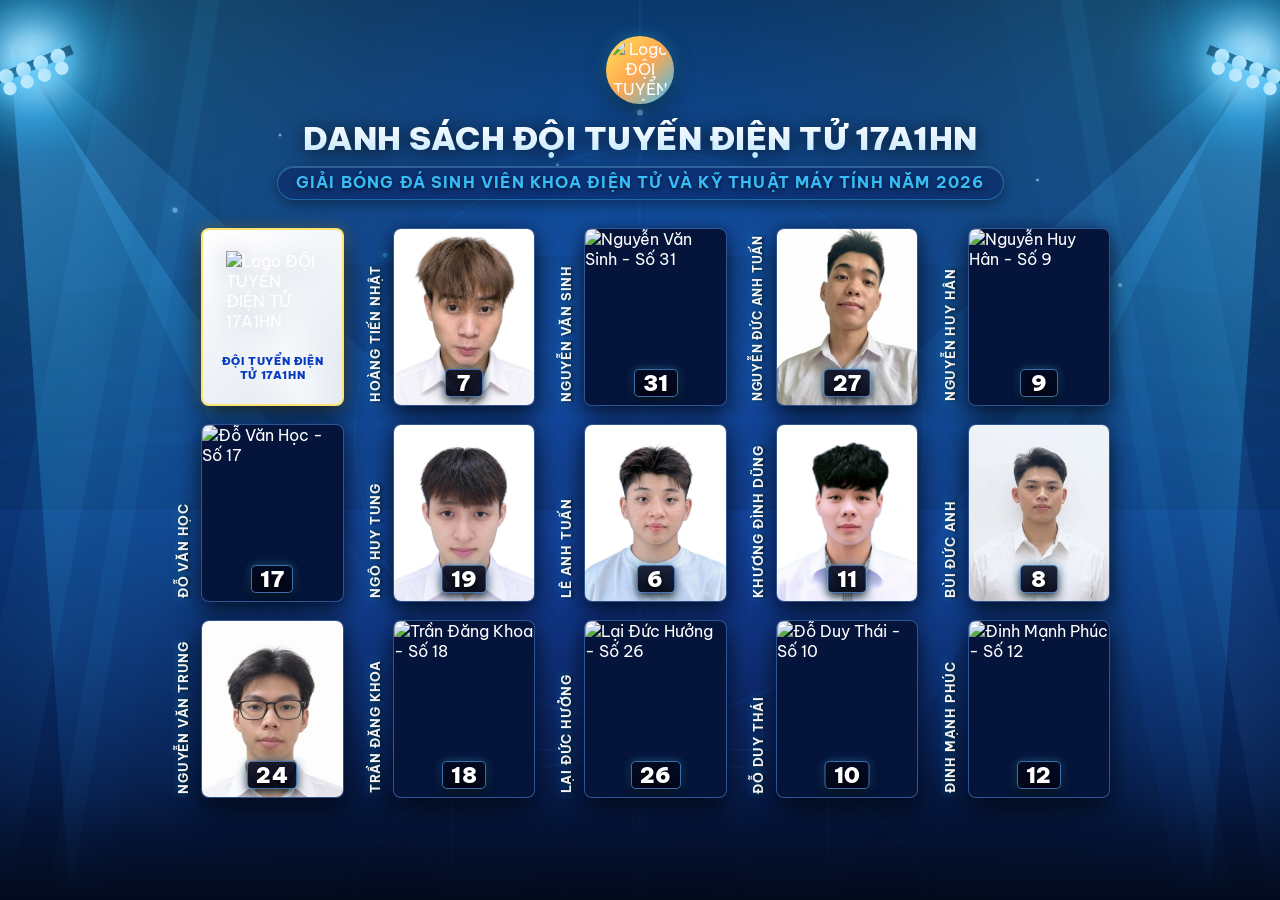
==== index.html @ a1774da7 "feat: initial commit for 17A1HN football team poster" ====
<!DOCTYPE html>
<html lang="vi">
<head>
  <meta charset="UTF-8">
  <meta name="viewport" content="width=device-width, initial-scale=1.0">
  <meta name="description" content="Danh sách Đội tuyển Điện tử 17A1HN - Giới thiệu thành viên, ban huấn luyện và cầu thủ thi đấu năm 2026.">
  <meta name="theme-color" content="#0A3CC0">
  
  <title>Danh sách Đội tuyển Điện tử 17A1HN</title>

  <!-- Google Fonts: Be Vietnam Pro (Hỗ trợ chuẩn tiếng Việt) -->
  <link rel="preconnect" href="https://fonts.googleapis.com">
  <link rel="preconnect" href="https://fonts.gstatic.com" crossorigin>
  <link href="https://fonts.googleapis.com/css2?family=Be+Vietnam+Pro:wght@400;500;600;700;800;900&display=swap" rel="stylesheet">

  <!-- File CSS tùy biến chính của poster -->
  <link rel="stylesheet" href="css/style.css">
</head>
<body>

  <!-- Khung nội dung poster chính (giới hạn ~980px, căn giữa) -->
  <div class="poster-container">
    
    <!-- 1. ĐẦU TRANG: Logo tròn nhỏ + Tiêu đề + Phụ đề giải đấu -->
    <header class="poster-header" id="poster-header">
      <noscript>
        <!-- Fallback cho trình duyệt tắt JavaScript -->
        <h1 class="poster-title">Danh sách Đội tuyển Điện tử 17A1HN</h1>
        <p class="poster-subtitle">Mùa giải năm 2026</p>
      </noscript>
    </header>

    <!-- 2. THÂN TRANG: Lưới 5 cột hiển thị logo đội + ban huấn luyện + cầu thủ -->
    <main class="poster-main">
      <ul class="team-grid" id="team-grid" aria-label="Danh sách ban huấn luyện và cầu thủ">
        <!-- Nội dung các thẻ ảnh sẽ được render tự động từ js/players.js -->
      </ul>

      <!-- 3. HÀNG THÔNG TIN SỰ KIỆN: Thời gian bên trái - Địa điểm bên phải -->
      <section class="event-info reveal-item" id="event-info" aria-label="Thông tin thời gian và địa điểm thi đấu">
        <!-- Render tự động bởi JS -->
      </section>
    </main>

  </div>

  <!-- 4. CHÂN TRANG: Dải trắng toàn chiều rộng chứa logo các nhà tài trợ -->
  <footer class="sponsors-footer" id="sponsors-footer" aria-label="Nhà tài trợ và đơn vị đồng hành">
    <div class="sponsors-inner">
      <!-- Logo nhà tài trợ render tự động bởi JS -->
    </div>
  </footer>

  <!-- Dữ liệu đội tuyển và cầu thủ (dạng biến JS, chạy tốt khi mở file://) -->
  <script src="js/players.js"></script>

  <!-- Script render giao diện và xử lý hiệu ứng -->
  <script src="js/main.js"></script>
</body>
</html>
---- css/style.css ----
/**
 * ==============================================================================
 * STYLE CHO POSTER ĐỘI BÓNG ĐÁ ĐIỆN TỬ 17A1HN
 * ==============================================================================
 * Phiên bản: Giao diện Thể thao Bóng đá Đỉnh cao (Football Matchday Edition)
 * - Nền SVĐ bóng đá đêm rực sáng dàn đèn pha (Stadium Floodlights) & sương đêm
 * - Các vệt chém thể thao sắc nét, vạch sân bóng mờ ảo
 * - Thẻ cầu thủ phong cách EA FC / Nike Football với viền sáng thể thao
 * - Badge số áo bóng đá nổi bật trên mọi màu áo
 * - Tên xoay dọc góc cạnh nam tính, tự động fit khung
 * - Dải nhà tài trợ đáy trang trọng, sắc sảo
 * ==============================================================================
 */

/* -------------------------------------------------------------------------- */
/* 1. BIẾN TOÀN CỤC (CSS VARIABLES)                                           */
/* -------------------------------------------------------------------------- */
:root {
  /* Bảng màu SVĐ bóng đá ban đêm (Football Stadium Colors) */
  --stadium-dark: #020716;          /* Nền bóng đêm sâu thẳm */
  --stadium-blue-deep: #05153B;     /* Xanh navy khán đài đêm */
  --stadium-blue-mid: #0B2564;      /* Xanh thể thao trung tâm */
  --stadium-cyan: #38BDF8;          /* Xanh cyan đèn pha rực sáng */
  --stadium-cyan-glow: #0284C7;     /* Ánh sáng hào quang sân cỏ */
  --stadium-gold: #FFE259;          /* Vàng kim cúp vô địch */

  --text-primary: #FFFFFF;          /* Chữ chính: Trắng tuyết */
  --text-secondary: #BAE6FD;        /* Chữ phụ: Xanh băng tuyết */
  --text-muted: rgba(186, 230, 253, 0.7); /* Chữ chú thích */

  --logo-box-bg: #FFFFFF;           /* Nền ô logo đội */
  --footer-bg: #FFFFFF;             /* Nền dải nhà tài trợ ở đáy */
  --footer-text: #0F172A;           /* Màu chữ chân trang */

  --jersey-player: #FFFFFF;         /* Màu áo đấu cầu thủ */
  --jersey-staff: #1E50C8;          /* Màu áo ban huấn luyện */

  /* Hiệu ứng viền & bóng đổ thể thao chuyên nghiệp (Pro Sports FX) */
  --card-border: rgba(96, 165, 250, 0.45);
  --card-border-hover: #38BDF8;
  --card-shadow: 0 10px 26px rgba(0, 0, 0, 0.65), 0 0 12px rgba(11, 37, 100, 0.4);
  --card-glow-hover: 0 16px 36px rgba(0, 0, 0, 0.75), 0 0 24px rgba(56, 189, 248, 0.7);

  /* Font chữ & kích thước */
  --font-family: 'Be Vietnam Pro', -apple-system, BlinkMacSystemFont, 'Segoe UI', Roboto, sans-serif;
  --font-size-title: clamp(22px, 3.4vw, 32px);
  --font-size-subtitle: clamp(13px, 1.8vw, 16px);
  --font-size-name: 13px;
  --font-size-number: clamp(18px, 2.2vw, 22px);
  --font-size-event: 14px;
  --font-size-role: 11px;

  /* Bố cục & khoảng cách */
  --container-max-width: 980px;     /* Chiều rộng tối đa poster */
  --grid-columns: 5;                /* Số cột mặc định desktop */
  --grid-gap: 18px;                 /* Khoảng cách giữa các ô */
  --card-radius: 8px;               /* Bo góc thẻ thể thao */
  --name-col-width: 18%;            /* Bề rộng cột tên */
}

/* -------------------------------------------------------------------------- */
/* 2. NỀN SÂN VẬN ĐỘNG BÓNG ĐÁ ĐỈNH CAO (STADIUM MATCHDAY BACKGROUND)         */
/* -------------------------------------------------------------------------- */
*, *::before, *::after {
  box-sizing: border-box;
  margin: 0;
  padding: 0;
}

html {
  font-family: var(--font-family);
  background-color: var(--stadium-dark);
  scroll-behavior: smooth;
  -webkit-font-smoothing: antialiased;
  -moz-osx-font-smoothing: grayscale;
}

body {
  min-height: 100vh;
  display: flex;
  flex-direction: column;
  color: var(--text-primary);
  overflow-x: hidden;
  position: relative;
  
  /* Lớp nền phối hợp giữa Dàn Đèn Pha SVG + Quầng sáng động CSS */
  background-color: var(--stadium-dark);
  background-image: 
    /* Ánh đèn pha rọi mạnh từ góc trên trái */
    radial-gradient(circle at 10% 5%, rgba(56, 189, 248, 0.38) 0%, rgba(14, 165, 233, 0.15) 30%, transparent 55%),
    /* Ánh đèn pha rọi mạnh từ góc trên phải */
    radial-gradient(circle at 90% 5%, rgba(56, 189, 248, 0.38) 0%, rgba(14, 165, 233, 0.15) 30%, transparent 55%),
    /* Vầng sáng rọi giữa đội hình trung tâm */
    radial-gradient(ellipse at 50% 30%, rgba(37, 99, 235, 0.32) 0%, transparent 65%),
    /* File SVG dàn đèn, khán đài, vạch sân bóng đá và vệt chém thể thao */
    url('../assets/stadium-bg.svg');
  background-repeat: no-repeat;
  background-position: center top;
  background-size: cover;
  background-attachment: fixed;
}

/* Khung poster chính */
.poster-container {
  width: 100%;
  max-width: var(--container-max-width);
  margin: 0 auto;
  padding: 36px 20px 24px;
  flex: 1 0 auto;
  display: flex;
  flex-direction: column;
  position: relative;
  z-index: 2;
}

/* -------------------------------------------------------------------------- */
/* 3. ĐẦU TRANG: TIÊU ĐỀ & HUY HIỆU ĐỘI (HEADER)                             */
/* -------------------------------------------------------------------------- */
.poster-header {
  text-align: center;
  margin-bottom: 28px;
  display: flex;
  flex-direction: column;
  align-items: center;
}

/* Logo tròn có vòng hào quang vàng kim */
.header-logo-wrapper {
  width: 68px;
  height: 68px;
  margin-bottom: 14px;
  border-radius: 50%;
  padding: 3px;
  background: linear-gradient(135deg, #FFE259 0%, #FFA751 50%, #38BDF8 100%);
  box-shadow: 0 6px 20px rgba(0, 0, 0, 0.6), 0 0 16px rgba(56, 189, 248, 0.5);
  display: flex;
  align-items: center;
  justify-content: center;
  transition: transform 0.35s cubic-bezier(0.2, 0, 0.2, 1), box-shadow 0.35s ease;
}

.header-logo-wrapper:hover {
  transform: scale(1.1) rotate(5deg);
  box-shadow: 0 8px 26px rgba(0, 0, 0, 0.7), 0 0 24px rgba(255, 226, 89, 0.75);
}

.header-logo-img {
  width: 100%;
  height: 100%;
  border-radius: 50%;
  display: block;
}

/* Dòng 1: Tiêu đề thể thao mạ ánh bạc metallic */
.poster-title {
  font-size: var(--font-size-title);
  font-weight: 900;
  line-height: 1.25;
  letter-spacing: 0.5px;
  margin-bottom: 8px;
  text-transform: uppercase;
  background: linear-gradient(180deg, #FFFFFF 0%, #E0F2FE 55%, #BAE6FD 100%);
  -webkit-background-clip: text;
  -webkit-text-fill-color: transparent;
  filter: drop-shadow(0 3px 10px rgba(0, 0, 0, 0.8));
}

/* Dòng 2: Phụ đề dạng huy hiệu giải đấu (Matchday tournament tag) */
.poster-subtitle {
  display: inline-flex;
  align-items: center;
  gap: 8px;
  font-size: var(--font-size-subtitle);
  font-weight: 700;
  color: var(--stadium-cyan);
  line-height: 1.35;
  letter-spacing: 1.2px;
  text-transform: uppercase;
  padding: 5px 18px;
  background: rgba(11, 37, 100, 0.6);
  border: 1px solid rgba(56, 189, 248, 0.4);
  border-radius: 20px;
  backdrop-filter: blur(8px);
  box-shadow: 0 4px 14px rgba(0, 0, 0, 0.4), inset 0 1px 0 rgba(255, 255, 255, 0.2);
  text-shadow: 0 2px 4px rgba(0, 0, 0, 0.6);
}

/* -------------------------------------------------------------------------- */
/* 4. LƯỚI THÀNH VIÊN ĐỘI BÓNG (FOOTBALL SQUAD GRID)                           */
/* -------------------------------------------------------------------------- */
.team-grid {
  display: grid;
  grid-template-columns: repeat(var(--grid-columns), 1fr);
  gap: var(--grid-gap);
  list-style: none;
  padding: 0;
  margin: 0 0 24px 0;
  width: 100%;
}

/* Ô đầu tiên: Thẻ Logo Đội Vô Địch (Team Crest Card) */
.team-logo-card {
  display: flex;
  flex-direction: row;
  align-items: stretch;
}

.logo-spacer {
  width: var(--name-col-width);
  flex-shrink: 0;
}

.logo-box-inner {
  flex: 1;
  background: linear-gradient(145deg, #FFFFFF 0%, #F1F5F9 45%, #E2E8F0 100%);
  border-radius: var(--card-radius);
  aspect-ratio: 4 / 5;
  display: flex;
  flex-direction: column;
  align-items: center;
  justify-content: center;
  padding: 16px 12px;
  box-shadow: var(--card-shadow), 0 0 14px rgba(255, 226, 89, 0.35);
  border: 2px solid rgba(255, 226, 89, 0.85);
  transition: transform 0.35s cubic-bezier(0.2, 0, 0.2, 1), 
              box-shadow 0.35s ease,
              border-color 0.35s ease;
  position: relative;
  overflow: hidden;
}

.logo-box-inner:hover {
  transform: translateY(-6px) scale(1.03);
  box-shadow: 0 18px 36px rgba(0, 0, 0, 0.75), 0 0 24px rgba(255, 226, 89, 0.8);
  border-color: #FFE259;
}

/* Vệt sáng kim loại chạy qua thẻ logo */
.logo-box-inner::before {
  content: "";
  position: absolute;
  top: -50%;
  left: -50%;
  width: 200%;
  height: 200%;
  background: linear-gradient(45deg, transparent 40%, rgba(255, 255, 255, 0.6) 50%, transparent 60%);
  pointer-events: none;
  transform: rotate(25deg);
}

.big-team-logo {
  width: 82%;
  max-width: 120px;
  height: auto;
  aspect-ratio: 1 / 1;
  display: block;
  z-index: 1;
  filter: drop-shadow(0 4px 12px rgba(10, 30, 90, 0.3));
}

.logo-box-caption {
  margin-top: 10px;
  font-size: 11px;
  font-weight: 900;
  color: #0A3CC0;
  text-align: center;
  letter-spacing: 0.6px;
  text-transform: uppercase;
  z-index: 1;
}

/* -------------------------------------------------------------------------- */
/* 5. THẺ CẦU THỦ & BAN HUẤN LUYỆN (PRO FOOTBALL SQUAD CARD)                  */
/* -------------------------------------------------------------------------- */
.person-card {
  display: flex;
  flex-direction: row;
  align-items: stretch;
  position: relative;
}

/* Cột tên bên trái: Xoay dọc 90 độ, căn sát đáy ảnh, phong cách thể thao */
.person-name-col {
  width: var(--name-col-width);
  flex-shrink: 0;
  display: flex;
  flex-direction: column;
  justify-content: flex-end; /* Căn sát đáy ảnh */
  align-items: center;
  padding-bottom: 4px;
  padding-right: 4px;
  overflow: hidden;
}

/* Tên cầu thủ xoay dọc: Chữ hoa thể thao, nét chữ sắc nét */
.person-name {
  writing-mode: vertical-rl;
  transform: rotate(180deg);
  white-space: nowrap;
  font-size: var(--font-size-name);
  font-weight: 700;
  color: #FFFFFF;
  line-height: 1;
  letter-spacing: 0.8px;
  text-transform: uppercase;
  text-shadow: 0 2px 4px rgba(0, 0, 0, 0.9), 0 0 8px rgba(14, 165, 233, 0.7);
  display: inline-block;
  transform-origin: center center;
}

/* Khung ảnh cầu thủ: Chuẩn 4:5, viền thể thao phản quang & bóng đổ sân đấu */
.person-photo-wrapper {
  flex: 1;
  position: relative;
  aspect-ratio: 4 / 5;
  border-radius: var(--card-radius);
  overflow: hidden;
  box-shadow: var(--card-shadow);
  border: 1.5px solid var(--card-border);
  background-color: #05143A;
  transition: transform 0.35s cubic-bezier(0.2, 0, 0.2, 1),
              box-shadow 0.35s ease,
              border-color 0.35s ease;
}

/* Hiệu ứng rê chuột thể thao bóng đá: Phóng to, viền cyan rực sáng */
.person-card:hover .person-photo-wrapper {
  transform: translateY(-6px) scale(1.04);
  box-shadow: var(--card-glow-hover);
  border-color: var(--card-border-hover);
}

.person-img {
  width: 100%;
  height: 100%;
  object-fit: cover;
  object-position: top center;
  display: block;
}

/* SỐ ÁO BÓNG ĐÁ (MATCHDAY JERSEY NUMBER BADGE) */
/* Thiết kế dạng huy hiệu số áo thể thao chuyên nghiệp, cực kỳ nổi bật trên nền áo trắng */
.jersey-number {
  position: absolute;
  bottom: 8px;
  left: 50%;
  transform: translateX(-50%);
  display: inline-flex;
  align-items: center;
  justify-content: center;
  min-width: 38px;
  height: 28px;
  padding: 0 8px;
  background: linear-gradient(180deg, rgba(3, 10, 32, 0.88) 0%, rgba(2, 6, 23, 0.96) 100%);
  border: 1.5px solid rgba(96, 165, 250, 0.65);
  border-radius: 5px;
  color: #FFFFFF;
  font-size: var(--font-size-number);
  font-weight: 900;
  line-height: 1;
  letter-spacing: 0.5px;
  box-shadow: 0 4px 10px rgba(0, 0, 0, 0.75), 0 0 10px rgba(56, 189, 248, 0.4);
  text-shadow: 0 2px 4px rgba(0, 0, 0, 0.9);
  pointer-events: none;
  user-select: none;
  z-index: 3;
}

/* Chức danh ban huấn luyện */
.person-role {
  position: absolute;
  bottom: -18px;
  right: 0;
  width: calc(100% - var(--name-col-width));
  font-size: var(--font-size-role);
  font-weight: 700;
  color: var(--stadium-cyan);
  text-align: center;
  white-space: nowrap;
  overflow: hidden;
  text-overflow: ellipsis;
  text-transform: uppercase;
  letter-spacing: 0.5px;
}

/* -------------------------------------------------------------------------- */
/* 6. HÀNG THÔNG TIN TRẬN ĐẤU / SỰ KIỆN (MATCHDAY INFO HUD)                  */
/* -------------------------------------------------------------------------- */
.event-info {
  display: flex;
  justify-content: space-between;
  align-items: center;
  padding: 14px 20px;
  margin-top: 10px;
  font-size: var(--font-size-event);
  color: #FFFFFF;
  background: rgba(5, 18, 52, 0.75);
  border: 1px solid rgba(56, 189, 248, 0.35);
  border-radius: 8px;
  backdrop-filter: blur(10px);
  box-shadow: 0 8px 24px rgba(0, 0, 0, 0.5), inset 0 1px 0 rgba(255, 255, 255, 0.15);
  gap: 16px;
}

.event-info-item {
  display: flex;
  align-items: center;
  gap: 10px;
  font-weight: 500;
  letter-spacing: 0.3px;
}

.event-info-icon {
  width: 20px;
  height: 20px;
  fill: var(--stadium-gold);
  filter: drop-shadow(0 0 6px rgba(255, 226, 89, 0.6));
  flex-shrink: 0;
}

/* -------------------------------------------------------------------------- */
/* 7. DẢI TRẮNG TÀI TRỢ Ở ĐÁY (SPONSORS FOOTER STRIP)                         */
/* -------------------------------------------------------------------------- */
.sponsors-footer {
  width: 100%;
  background-color: var(--footer-bg);
  padding: 18px 20px;
  box-shadow: 0 -6px 20px rgba(0, 0, 0, 0.4);
  border-top: 3px solid var(--stadium-cyan);
  margin-top: auto;
  position: relative;
  z-index: 2;
}

.sponsors-inner {
  max-width: var(--container-max-width);
  margin: 0 auto;
  display: flex;
  align-items: center;
  justify-content: center;
  flex-wrap: wrap;
  gap: 32px 48px;
}

.sponsor-item {
  display: flex;
  align-items: center;
  justify-content: center;
  height: 38px;
  transition: opacity 0.25s ease, transform 0.25s ease;
}

.sponsor-item:hover {
  opacity: 0.85;
  transform: translateY(-2px);
}

.sponsor-logo {
  max-height: 36px;
  max-width: 140px;
  object-fit: contain;
  display: block;
}

/* -------------------------------------------------------------------------- */
/* 8. HIỆU ỨNG CUỘN TRANG (SCROLL REVEAL ANIMATION)                           */
/* -------------------------------------------------------------------------- */
.reveal-item {
  opacity: 0;
  transform: translateY(24px);
  transition: opacity 0.5s cubic-bezier(0.16, 1, 0.3, 1),
              transform 0.5s cubic-bezier(0.16, 1, 0.3, 1);
  transition-delay: calc(var(--delay-index, 0) * 40ms);
}

.reveal-item.is-visible {
  opacity: 1;
  transform: translateY(0);
}

@media (prefers-reduced-motion: reduce) {
  .reveal-item {
    opacity: 1 !important;
    transform: none !important;
    transition: none !important;
  }
  
  .person-card:hover .person-photo-wrapper,
  .logo-box-inner:hover,
  .header-logo-wrapper:hover,
  .sponsor-item:hover {
    transform: none !important;
  }
}

/* -------------------------------------------------------------------------- */
/* 9. THIẾT KẾ ĐÁP ỨNG ĐA THIẾT BỊ (RESPONSIVE BREAKPOINTS)                    */
/* -------------------------------------------------------------------------- */

/* Tablet ngang (768px - 1023px): 4 cột */
@media (max-width: 1023px) and (min-width: 768px) {
  :root {
    --grid-columns: 4;
    --grid-gap: 16px;
  }
  
  .poster-container {
    padding-top: 28px;
  }
}

/* Tablet dọc & Điện thoại lớn (480px - 767px): 3 cột */
@media (max-width: 767px) and (min-width: 480px) {
  :root {
    --grid-columns: 3;
    --grid-gap: 14px;
    --name-col-width: 19%;
  }

  .header-logo-wrapper {
    width: 56px;
    height: 56px;
    margin-bottom: 10px;
  }

  .event-info {
    flex-direction: column;
    align-items: center;
    gap: 8px;
    text-align: center;
  }

  .sponsors-inner {
    gap: 20px 32px;
  }
}

/* Điện thoại nhỏ (< 480px): 2 cột */
@media (max-width: 479px) {
  :root {
    --grid-columns: 2;
    --grid-gap: 12px;
    --name-col-width: 20%;
    --font-size-name: 11.5px;
  }

  .poster-container {
    padding: 20px 12px 16px;
  }

  .header-logo-wrapper {
    width: 48px;
    height: 48px;
    margin-bottom: 8px;
  }

  .poster-title {
    font-size: 20px;
  }

  .poster-subtitle {
    font-size: 12.5px;
    padding: 4px 12px;
  }

  .jersey-number {
    min-width: 32px;
    height: 24px;
    font-size: 16px;
    bottom: 6px;
  }

  .event-info {
    flex-direction: column;
    align-items: center;
    gap: 6px;
    font-size: 12.5px;
    text-align: center;
  }

  .sponsors-inner {
    gap: 16px 24px;
  }

  .sponsor-logo {
    max-height: 28px;
    max-width: 100px;
  }
}
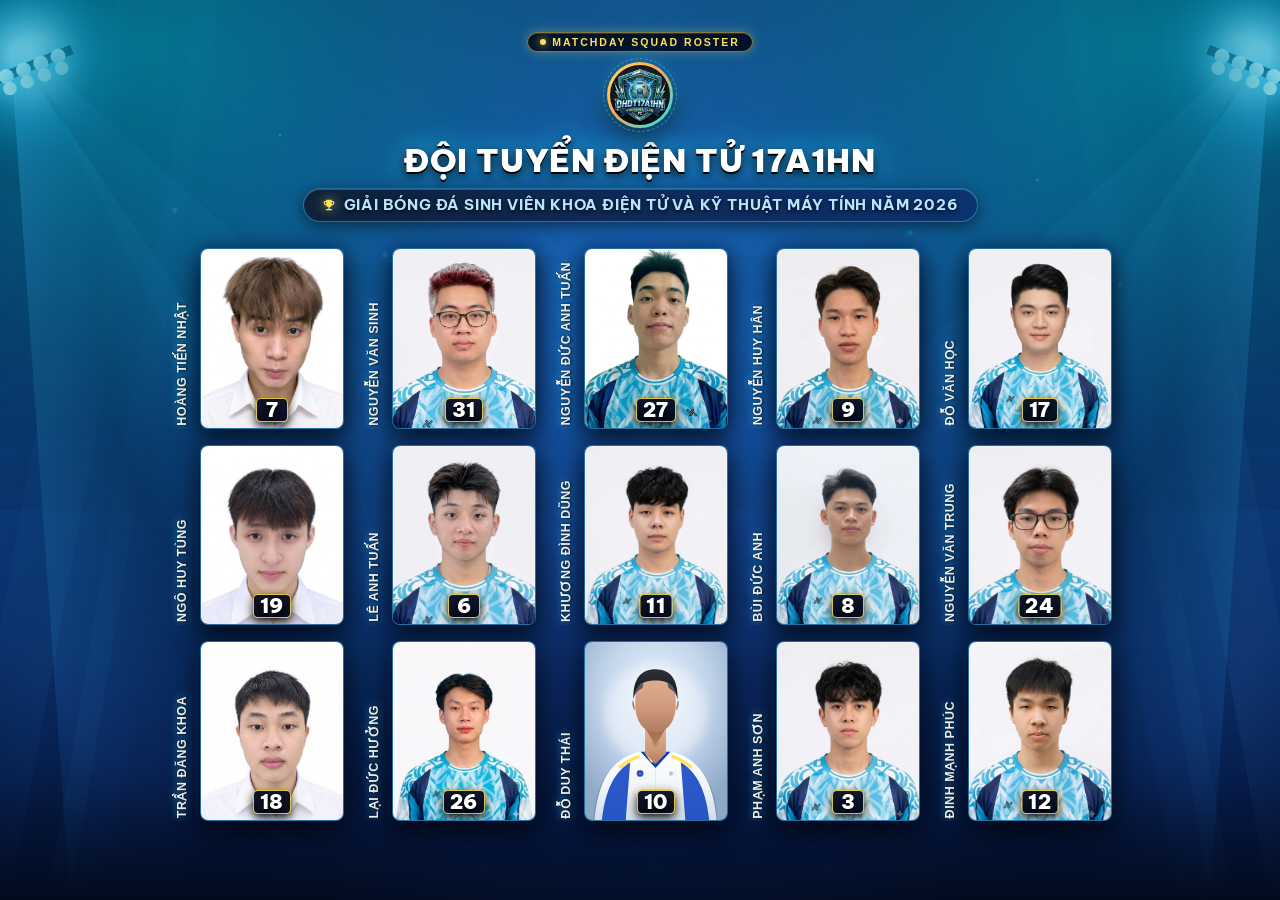
==== commit ccea65fc: "feat: enforce 5-column layout on all devices and upgrade UI to Champions Matchday aesthetic" ====
--- a/index.html
+++ b/index.html
@@ -14,7 +14,7 @@
   <link href="https://fonts.googleapis.com/css2?family=Be+Vietnam+Pro:wght@400;500;600;700;800;900&display=swap" rel="stylesheet">
 
   <!-- File CSS tùy biến chính của poster -->
-  <link rel="stylesheet" href="css/style.css">
+  <link rel="stylesheet" href="css/style.css?v=20261017_03">
 </head>
 <body>
 
@@ -25,8 +25,8 @@
     <header class="poster-header" id="poster-header">
       <noscript>
         <!-- Fallback cho trình duyệt tắt JavaScript -->
-        <h1 class="poster-title">Danh sách Đội tuyển Điện tử 17A1HN</h1>
-        <p class="poster-subtitle">Mùa giải năm 2026</p>
+        <h1 class="poster-title">Đội tuyển Điện tử 17A1HN</h1>
+        <p class="poster-subtitle">Giải Bóng Đá Sinh Viên Khoa Điện Tử Và Kỹ Thuật Máy Tính Năm 2026</p>
       </noscript>
     </header>
 
@@ -52,9 +52,9 @@
   </footer>
 
   <!-- Dữ liệu đội tuyển và cầu thủ (dạng biến JS, chạy tốt khi mở file://) -->
-  <script src="js/players.js"></script>
+  <script src="js/players.js?v=20261017_03"></script>
 
   <!-- Script render giao diện và xử lý hiệu ứng -->
-  <script src="js/main.js"></script>
+  <script src="js/main.js?v=20261017_03"></script>
 </body>
 </html>
--- a/css/style.css
+++ b/css/style.css
@@ -2,12 +2,13 @@
  * ==============================================================================
  * STYLE CHO POSTER ĐỘI BÓNG ĐÁ ĐIỆN TỬ 17A1HN
  * ==============================================================================
- * Phiên bản: Giao diện Thể thao Bóng đá Đỉnh cao (Football Matchday Edition)
- * - Nền SVĐ bóng đá đêm rực sáng dàn đèn pha (Stadium Floodlights) & sương đêm
+ * Phiên bản: Giao diện Thể thao Bóng đá Đỉnh cao (Pro Matchday Champions Edition)
+ * - Nền SVĐ bóng đá đêm rực sáng dàn đèn pha 4 góc (Stadium Floodlights) & sương đêm
  * - Các vệt chém thể thao sắc nét, vạch sân bóng mờ ảo
- * - Thẻ cầu thủ phong cách EA FC / Nike Football với viền sáng thể thao
- * - Badge số áo bóng đá nổi bật trên mọi màu áo
- * - Tên xoay dọc góc cạnh nam tính, tự động fit khung
+ * - Lưới 5 CỘT X 3 HÀNG CHUẨN XÁC 100% TRÊN MỌI THIẾT BỊ (Desktop, Tablet, Mobile)
+ * - Thẻ cầu thủ phong cách EA SPORTS FC / Champions League với ánh kim Holographic
+ * - Badge số áo mạ viền vàng kim sắc sảo, nổi bật tuyệt đối
+ * - Tên xoay dọc góc cạnh nam tính, tự động auto-fit vừa khít ảnh
  * - Dải nhà tài trợ đáy trang trọng, sắc sảo
  * ==============================================================================
  */
@@ -21,8 +22,10 @@
   --stadium-blue-deep: #05153B;     /* Xanh navy khán đài đêm */
   --stadium-blue-mid: #0B2564;      /* Xanh thể thao trung tâm */
   --stadium-cyan: #38BDF8;          /* Xanh cyan đèn pha rực sáng */
+  --stadium-cyan-bright: #00F0FF;   /* Cyan laser rực rỡ */
   --stadium-cyan-glow: #0284C7;     /* Ánh sáng hào quang sân cỏ */
   --stadium-gold: #FFE259;          /* Vàng kim cúp vô địch */
+  --stadium-gold-glow: rgba(255, 226, 89, 0.55);
 
   --text-primary: #FFFFFF;          /* Chữ chính: Trắng tuyết */
   --text-secondary: #BAE6FD;        /* Chữ phụ: Xanh băng tuyết */
@@ -32,28 +35,24 @@
   --footer-bg: #FFFFFF;             /* Nền dải nhà tài trợ ở đáy */
   --footer-text: #0F172A;           /* Màu chữ chân trang */
 
-  --jersey-player: #FFFFFF;         /* Màu áo đấu cầu thủ */
-  --jersey-staff: #1E50C8;          /* Màu áo ban huấn luyện */
-
   /* Hiệu ứng viền & bóng đổ thể thao chuyên nghiệp (Pro Sports FX) */
-  --card-border: rgba(96, 165, 250, 0.45);
-  --card-border-hover: #38BDF8;
-  --card-shadow: 0 10px 26px rgba(0, 0, 0, 0.65), 0 0 12px rgba(11, 37, 100, 0.4);
-  --card-glow-hover: 0 16px 36px rgba(0, 0, 0, 0.75), 0 0 24px rgba(56, 189, 248, 0.7);
+  --card-border: rgba(56, 189, 248, 0.55);
+  --card-border-hover: #00F0FF;
+  --card-shadow: 0 10px 28px rgba(0, 0, 0, 0.75), 0 0 16px rgba(11, 37, 100, 0.5);
+  --card-glow-hover: 0 16px 36px rgba(0, 0, 0, 0.85), 0 0 28px rgba(0, 240, 255, 0.85);
 
   /* Font chữ & kích thước */
   --font-family: 'Be Vietnam Pro', -apple-system, BlinkMacSystemFont, 'Segoe UI', Roboto, sans-serif;
-  --font-size-title: clamp(22px, 3.4vw, 32px);
-  --font-size-subtitle: clamp(13px, 1.8vw, 16px);
-  --font-size-name: 13px;
-  --font-size-number: clamp(18px, 2.2vw, 22px);
+  --font-size-title: clamp(20px, 3.2vw, 32px);
+  --font-size-subtitle: clamp(12px, 1.6vw, 15px);
+  --font-size-name: 12.5px;
+  --font-size-number: clamp(16px, 2vw, 20px);
   --font-size-event: 14px;
   --font-size-role: 11px;
 
   /* Bố cục & khoảng cách */
   --container-max-width: 980px;     /* Chiều rộng tối đa poster */
-  --grid-columns: 5;                /* Số cột mặc định desktop */
-  --grid-gap: 18px;                 /* Khoảng cách giữa các ô */
+  --grid-gap: 16px;                 /* Khoảng cách giữa các ô desktop */
   --card-radius: 8px;               /* Bo góc thẻ thể thao */
   --name-col-width: 18%;            /* Bề rộng cột tên */
 }
@@ -87,11 +86,11 @@
   background-color: var(--stadium-dark);
   background-image: 
     /* Ánh đèn pha rọi mạnh từ góc trên trái */
-    radial-gradient(circle at 10% 5%, rgba(56, 189, 248, 0.38) 0%, rgba(14, 165, 233, 0.15) 30%, transparent 55%),
+    radial-gradient(circle at 12% 5%, rgba(0, 240, 255, 0.42) 0%, rgba(14, 165, 233, 0.2) 28%, transparent 55%),
     /* Ánh đèn pha rọi mạnh từ góc trên phải */
-    radial-gradient(circle at 90% 5%, rgba(56, 189, 248, 0.38) 0%, rgba(14, 165, 233, 0.15) 30%, transparent 55%),
-    /* Vầng sáng rọi giữa đội hình trung tâm */
-    radial-gradient(ellipse at 50% 30%, rgba(37, 99, 235, 0.32) 0%, transparent 65%),
+    radial-gradient(circle at 88% 5%, rgba(0, 240, 255, 0.42) 0%, rgba(14, 165, 233, 0.2) 28%, transparent 55%),
+    /* Vầng sáng rọi giữa trung tâm đội hình */
+    radial-gradient(ellipse at 50% 32%, rgba(37, 99, 235, 0.38) 0%, rgba(5, 21, 59, 0.8) 60%, transparent 80%),
     /* File SVG dàn đèn, khán đài, vạch sân bóng đá và vệt chém thể thao */
     url('../assets/stadium-bg.svg');
   background-repeat: no-repeat;
@@ -100,12 +99,27 @@
   background-attachment: fixed;
 }
 
+/* Lớp vệt chém thể thao ánh sáng động */
+body::before {
+  content: "";
+  position: fixed;
+  top: 0;
+  left: 0;
+  width: 100%;
+  height: 100%;
+  background: 
+    radial-gradient(ellipse at 50% 0%, rgba(56, 189, 248, 0.15) 0%, transparent 70%),
+    repeating-linear-gradient(45deg, transparent, transparent 120px, rgba(56, 189, 248, 0.015) 120px, rgba(56, 189, 248, 0.015) 122px);
+  pointer-events: none;
+  z-index: 1;
+}
+
 /* Khung poster chính */
 .poster-container {
   width: 100%;
   max-width: var(--container-max-width);
   margin: 0 auto;
-  padding: 36px 20px 24px;
+  padding: 32px 18px 24px;
   flex: 1 0 auto;
   display: flex;
   flex-direction: column;
@@ -118,51 +132,105 @@
 /* -------------------------------------------------------------------------- */
 .poster-header {
   text-align: center;
-  margin-bottom: 28px;
+  margin-bottom: 26px;
   display: flex;
   flex-direction: column;
   align-items: center;
-}
-
-/* Logo tròn có vòng hào quang vàng kim */
+  position: relative;
+}
+
+/* Badge Matchday HUD tag trên đỉnh */
+.header-badge {
+  display: inline-flex;
+  align-items: center;
+  gap: 6px;
+  font-size: 10.5px;
+  font-weight: 800;
+  letter-spacing: 2px;
+  text-transform: uppercase;
+  color: var(--stadium-gold);
+  background: rgba(2, 6, 23, 0.85);
+  border: 1px solid rgba(255, 226, 89, 0.5);
+  padding: 3px 12px;
+  border-radius: 20px;
+  margin-bottom: 10px;
+  box-shadow: 0 0 12px rgba(255, 226, 89, 0.3), inset 0 1px 0 rgba(255, 255, 255, 0.15);
+  backdrop-filter: blur(8px);
+}
+
+.badge-dot {
+  width: 6px;
+  height: 6px;
+  border-radius: 50%;
+  background: var(--stadium-gold);
+  box-shadow: 0 0 8px var(--stadium-gold);
+  animation: pulseGoldDot 1.8s infinite ease-in-out;
+}
+
+@keyframes pulseGoldDot {
+  0%, 100% { transform: scale(1); opacity: 1; }
+  50% { transform: scale(1.4); opacity: 0.6; }
+}
+
+/* Logo tròn có vòng hào quang vàng kim + cyan */
 .header-logo-wrapper {
-  width: 68px;
-  height: 68px;
-  margin-bottom: 14px;
+  width: 66px;
+  height: 66px;
+  margin-bottom: 12px;
   border-radius: 50%;
   padding: 3px;
-  background: linear-gradient(135deg, #FFE259 0%, #FFA751 50%, #38BDF8 100%);
-  box-shadow: 0 6px 20px rgba(0, 0, 0, 0.6), 0 0 16px rgba(56, 189, 248, 0.5);
+  background: linear-gradient(135deg, #FFE259 0%, #FFA751 45%, #00F0FF 100%);
+  box-shadow: 0 8px 24px rgba(0, 0, 0, 0.7), 0 0 20px rgba(56, 189, 248, 0.65);
   display: flex;
   align-items: center;
   justify-content: center;
   transition: transform 0.35s cubic-bezier(0.2, 0, 0.2, 1), box-shadow 0.35s ease;
+  position: relative;
+}
+
+.header-logo-wrapper::after {
+  content: "";
+  position: absolute;
+  inset: -4px;
+  border-radius: 50%;
+  border: 1.5px dashed rgba(56, 189, 248, 0.6);
+  pointer-events: none;
+  animation: rotateRing 20s linear infinite;
+}
+
+@keyframes rotateRing {
+  from { transform: rotate(0deg); }
+  to { transform: rotate(360deg); }
 }
 
 .header-logo-wrapper:hover {
   transform: scale(1.1) rotate(5deg);
-  box-shadow: 0 8px 26px rgba(0, 0, 0, 0.7), 0 0 24px rgba(255, 226, 89, 0.75);
+  box-shadow: 0 10px 30px rgba(0, 0, 0, 0.8), 0 0 28px rgba(255, 226, 89, 0.85);
 }
 
 .header-logo-img {
   width: 100%;
   height: 100%;
   border-radius: 50%;
+  object-fit: cover;
   display: block;
-}
-
-/* Dòng 1: Tiêu đề thể thao mạ ánh bạc metallic */
+  z-index: 1;
+}
+
+/* Dòng 1: Tiêu đề thể thao mạ ánh bạc metallic sáng rực trên mọi màn hình */
 .poster-title {
   font-size: var(--font-size-title);
   font-weight: 900;
   line-height: 1.25;
-  letter-spacing: 0.5px;
+  letter-spacing: 0.8px;
   margin-bottom: 8px;
   text-transform: uppercase;
-  background: linear-gradient(180deg, #FFFFFF 0%, #E0F2FE 55%, #BAE6FD 100%);
-  -webkit-background-clip: text;
-  -webkit-text-fill-color: transparent;
-  filter: drop-shadow(0 3px 10px rgba(0, 0, 0, 0.8));
+  color: #FFFFFF;
+  text-shadow: 
+    0 2px 0 rgba(0, 0, 0, 0.95),
+    0 4px 12px rgba(0, 0, 0, 0.9),
+    0 0 22px rgba(56, 189, 248, 0.8),
+    0 0 40px rgba(0, 240, 255, 0.4);
 }
 
 /* Dòng 2: Phụ đề dạng huy hiệu giải đấu (Matchday tournament tag) */
@@ -172,33 +240,39 @@
   gap: 8px;
   font-size: var(--font-size-subtitle);
   font-weight: 700;
-  color: var(--stadium-cyan);
+  color: #BAE6FD;
   line-height: 1.35;
-  letter-spacing: 1.2px;
+  letter-spacing: 0.8px;
   text-transform: uppercase;
-  padding: 5px 18px;
-  background: rgba(11, 37, 100, 0.6);
-  border: 1px solid rgba(56, 189, 248, 0.4);
-  border-radius: 20px;
-  backdrop-filter: blur(8px);
-  box-shadow: 0 4px 14px rgba(0, 0, 0, 0.4), inset 0 1px 0 rgba(255, 255, 255, 0.2);
-  text-shadow: 0 2px 4px rgba(0, 0, 0, 0.6);
-}
-
-/* -------------------------------------------------------------------------- */
-/* 4. LƯỚI THÀNH VIÊN ĐỘI BÓNG (FOOTBALL SQUAD GRID)                           */
+  padding: 6px 18px;
+  background: linear-gradient(135deg, rgba(15, 23, 42, 0.85) 0%, rgba(11, 37, 100, 0.75) 100%);
+  border: 1px solid rgba(56, 189, 248, 0.5);
+  border-radius: 24px;
+  backdrop-filter: blur(10px);
+  box-shadow: 0 4px 16px rgba(0, 0, 0, 0.5), inset 0 1px 0 rgba(255, 255, 255, 0.2);
+  text-shadow: 0 2px 4px rgba(0, 0, 0, 0.8);
+}
+
+.cup-icon {
+  fill: var(--stadium-gold);
+  filter: drop-shadow(0 0 6px rgba(255, 226, 89, 0.7));
+  flex-shrink: 0;
+}
+
+/* -------------------------------------------------------------------------- */
+/* 4. LƯỚI THÀNH VIÊN ĐỘI BÓNG: LUÔN CỐ ĐỊNH 5 CỘT (FOOTBALL SQUAD GRID)      */
 /* -------------------------------------------------------------------------- */
 .team-grid {
-  display: grid;
-  grid-template-columns: repeat(var(--grid-columns), 1fr);
-  gap: var(--grid-gap);
+  display: grid !important;
+  grid-template-columns: repeat(5, minmax(0, 1fr)) !important; /* Luôn luôn 5 cột = 3 hàng x 5 cột */
+  gap: var(--grid-gap) !important;
   list-style: none;
   padding: 0;
   margin: 0 0 24px 0;
   width: 100%;
 }
 
-/* Ô đầu tiên: Thẻ Logo Đội Vô Địch (Team Crest Card) */
+/* Ô Logo Đội nếu được bật trong lưới */
 .team-logo-card {
   display: flex;
   flex-direction: row;
@@ -219,7 +293,7 @@
   flex-direction: column;
   align-items: center;
   justify-content: center;
-  padding: 16px 12px;
+  padding: 14px 10px;
   box-shadow: var(--card-shadow), 0 0 14px rgba(255, 226, 89, 0.35);
   border: 2px solid rgba(255, 226, 89, 0.85);
   transition: transform 0.35s cubic-bezier(0.2, 0, 0.2, 1), 
@@ -235,22 +309,9 @@
   border-color: #FFE259;
 }
 
-/* Vệt sáng kim loại chạy qua thẻ logo */
-.logo-box-inner::before {
-  content: "";
-  position: absolute;
-  top: -50%;
-  left: -50%;
-  width: 200%;
-  height: 200%;
-  background: linear-gradient(45deg, transparent 40%, rgba(255, 255, 255, 0.6) 50%, transparent 60%);
-  pointer-events: none;
-  transform: rotate(25deg);
-}
-
 .big-team-logo {
   width: 82%;
-  max-width: 120px;
+  max-width: 110px;
   height: auto;
   aspect-ratio: 1 / 1;
   display: block;
@@ -259,7 +320,7 @@
 }
 
 .logo-box-caption {
-  margin-top: 10px;
+  margin-top: 8px;
   font-size: 11px;
   font-weight: 900;
   color: #0A3CC0;
@@ -287,8 +348,8 @@
   flex-direction: column;
   justify-content: flex-end; /* Căn sát đáy ảnh */
   align-items: center;
-  padding-bottom: 4px;
-  padding-right: 4px;
+  padding-bottom: 3px;
+  padding-right: 3px;
   overflow: hidden;
 }
 
@@ -298,12 +359,14 @@
   transform: rotate(180deg);
   white-space: nowrap;
   font-size: var(--font-size-name);
-  font-weight: 700;
+  font-weight: 800;
   color: #FFFFFF;
   line-height: 1;
-  letter-spacing: 0.8px;
+  letter-spacing: 0.5px;
   text-transform: uppercase;
-  text-shadow: 0 2px 4px rgba(0, 0, 0, 0.9), 0 0 8px rgba(14, 165, 233, 0.7);
+  text-shadow: 
+    0 1px 3px rgba(0, 0, 0, 0.95),
+    0 0 8px rgba(56, 189, 248, 0.85);
   display: inline-block;
   transform-origin: center center;
 }
@@ -317,17 +380,37 @@
   overflow: hidden;
   box-shadow: var(--card-shadow);
   border: 1.5px solid var(--card-border);
-  background-color: #05143A;
+  background: radial-gradient(circle at 50% 30%, #0c2d6e 0%, #030a1e 100%);
   transition: transform 0.35s cubic-bezier(0.2, 0, 0.2, 1),
               box-shadow 0.35s ease,
               border-color 0.35s ease;
 }
 
-/* Hiệu ứng rê chuột thể thao bóng đá: Phóng to, viền cyan rực sáng */
-.person-card:hover .person-photo-wrapper {
-  transform: translateY(-6px) scale(1.04);
-  box-shadow: var(--card-glow-hover);
-  border-color: var(--card-border-hover);
+/* Vệt sáng holographic quét qua thẻ ảnh khi rê chuột */
+.card-glass-shine {
+  position: absolute;
+  top: 0;
+  left: -140%;
+  width: 90%;
+  height: 100%;
+  background: linear-gradient(90deg, transparent, rgba(255, 255, 255, 0.3), transparent);
+  transform: skewX(-25deg);
+  pointer-events: none;
+  transition: left 0.75s cubic-bezier(0.2, 0, 0.2, 1);
+  z-index: 2;
+}
+
+/* Hiệu ứng rê chuột thể thao bóng đá: Phóng to, viền cyan rực sáng (chỉ trên thiết bị hỗ trợ hover) */
+@media (hover: hover) {
+  .person-card:hover .person-photo-wrapper {
+    transform: translateY(-6px) scale(1.04);
+    box-shadow: var(--card-glow-hover);
+    border-color: var(--card-border-hover);
+  }
+
+  .person-card:hover .card-glass-shine {
+    left: 150%;
+  }
 }
 
 .person-img {
@@ -339,28 +422,28 @@
 }
 
 /* SỐ ÁO BÓNG ĐÁ (MATCHDAY JERSEY NUMBER BADGE) */
-/* Thiết kế dạng huy hiệu số áo thể thao chuyên nghiệp, cực kỳ nổi bật trên nền áo trắng */
+/* Thiết kế huy hiệu kim loại dập nổi sang trọng, viền vàng kim sắc nét */
 .jersey-number {
   position: absolute;
-  bottom: 8px;
+  bottom: 6px;
   left: 50%;
   transform: translateX(-50%);
   display: inline-flex;
   align-items: center;
   justify-content: center;
-  min-width: 38px;
-  height: 28px;
-  padding: 0 8px;
-  background: linear-gradient(180deg, rgba(3, 10, 32, 0.88) 0%, rgba(2, 6, 23, 0.96) 100%);
-  border: 1.5px solid rgba(96, 165, 250, 0.65);
+  min-width: 32px;
+  height: 24px;
+  padding: 0 6px;
+  background: linear-gradient(180deg, rgba(6, 12, 32, 0.94) 0%, rgba(2, 6, 23, 0.98) 100%);
+  border: 1.5px solid rgba(255, 226, 89, 0.85); /* Viền vàng kim cúp vô địch */
   border-radius: 5px;
   color: #FFFFFF;
   font-size: var(--font-size-number);
   font-weight: 900;
   line-height: 1;
   letter-spacing: 0.5px;
-  box-shadow: 0 4px 10px rgba(0, 0, 0, 0.75), 0 0 10px rgba(56, 189, 248, 0.4);
-  text-shadow: 0 2px 4px rgba(0, 0, 0, 0.9);
+  box-shadow: 0 4px 10px rgba(0, 0, 0, 0.9), 0 0 10px rgba(255, 226, 89, 0.35);
+  text-shadow: 0 2px 4px rgba(0, 0, 0, 0.95);
   pointer-events: none;
   user-select: none;
   z-index: 3;
@@ -394,8 +477,8 @@
   margin-top: 10px;
   font-size: var(--font-size-event);
   color: #FFFFFF;
-  background: rgba(5, 18, 52, 0.75);
-  border: 1px solid rgba(56, 189, 248, 0.35);
+  background: rgba(5, 18, 52, 0.85);
+  border: 1px solid rgba(56, 189, 248, 0.4);
   border-radius: 8px;
   backdrop-filter: blur(10px);
   box-shadow: 0 8px 24px rgba(0, 0, 0, 0.5), inset 0 1px 0 rgba(255, 255, 255, 0.15);
@@ -424,7 +507,7 @@
 .sponsors-footer {
   width: 100%;
   background-color: var(--footer-bg);
-  padding: 18px 20px;
+  padding: 16px 20px;
   box-shadow: 0 -6px 20px rgba(0, 0, 0, 0.4);
   border-top: 3px solid var(--stadium-cyan);
   margin-top: auto;
@@ -439,14 +522,14 @@
   align-items: center;
   justify-content: center;
   flex-wrap: wrap;
-  gap: 32px 48px;
+  gap: 28px 44px;
 }
 
 .sponsor-item {
   display: flex;
   align-items: center;
   justify-content: center;
-  height: 38px;
+  height: 36px;
   transition: opacity 0.25s ease, transform 0.25s ease;
 }
 
@@ -456,8 +539,8 @@
 }
 
 .sponsor-logo {
-  max-height: 36px;
-  max-width: 140px;
+  max-height: 34px;
+  max-width: 130px;
   object-fit: contain;
   display: block;
 }
@@ -467,10 +550,10 @@
 /* -------------------------------------------------------------------------- */
 .reveal-item {
   opacity: 0;
-  transform: translateY(24px);
+  transform: translateY(20px);
   transition: opacity 0.5s cubic-bezier(0.16, 1, 0.3, 1),
               transform 0.5s cubic-bezier(0.16, 1, 0.3, 1);
-  transition-delay: calc(var(--delay-index, 0) * 40ms);
+  transition-delay: calc(var(--delay-index, 0) * 35ms);
 }
 
 .reveal-item.is-visible {
@@ -494,96 +577,168 @@
 }
 
 /* -------------------------------------------------------------------------- */
-/* 9. THIẾT KẾ ĐÁP ỨNG ĐA THIẾT BỊ (RESPONSIVE BREAKPOINTS)                    */
-/* -------------------------------------------------------------------------- */
-
-/* Tablet ngang (768px - 1023px): 4 cột */
-@media (max-width: 1023px) and (min-width: 768px) {
+/* 9. THIẾT KẾ ĐÁP ỨNG ĐA THIẾT BỊ: LUÔN DUY TRÌ 5 CỘT (3 HÀNG X 5 CỘT)       */
+/* -------------------------------------------------------------------------- */
+
+/* Tablet & Màn hình trung bình (480px - 1023px): 5 cột cân đối */
+@media (max-width: 1023px) and (min-width: 480px) {
   :root {
-    --grid-columns: 4;
-    --grid-gap: 16px;
+    --grid-gap: 8px;
+    --name-col-width: 16%;
+    --card-radius: 6px;
+    --font-size-name: 10px;
   }
   
   .poster-container {
-    padding-top: 28px;
-  }
-}
-
-/* Tablet dọc & Điện thoại lớn (480px - 767px): 3 cột */
-@media (max-width: 767px) and (min-width: 480px) {
+    padding: 22px 10px 18px;
+  }
+
+  .header-logo-wrapper {
+    width: 54px;
+    height: 54px;
+    margin-bottom: 8px;
+  }
+
+  .jersey-number {
+    min-width: 25px;
+    height: 19px;
+    font-size: 12px;
+    bottom: 4px;
+    padding: 0 4px;
+  }
+
+  .event-info {
+    font-size: 13px;
+    padding: 10px 16px;
+  }
+}
+
+/* Điện thoại di động (< 480px): Chuẩn 5 cột x 3 hàng, siêu nét, không bị vỡ */
+@media (max-width: 479px) {
   :root {
-    --grid-columns: 3;
-    --grid-gap: 14px;
-    --name-col-width: 19%;
+    --grid-gap: 4px;
+    --name-col-width: 13px;
+    --font-size-name: 7.5px;
+    --card-radius: 4px;
+  }
+
+  .poster-container {
+    padding: 10px 4px 16px;
+  }
+
+  .poster-header {
+    margin-bottom: 12px;
+  }
+
+  .header-badge {
+    font-size: 9px;
+    padding: 2px 9px;
+    letter-spacing: 1.5px;
+    margin-bottom: 6px;
   }
 
   .header-logo-wrapper {
-    width: 56px;
-    height: 56px;
-    margin-bottom: 10px;
+    width: 44px;
+    height: 44px;
+    margin-bottom: 6px;
+    padding: 2px;
+  }
+
+  .poster-title {
+    font-size: 15px;
+    letter-spacing: 0.3px;
+    margin-bottom: 5px;
+    line-height: 1.25;
+  }
+
+  .poster-subtitle {
+    font-size: 8.5px;
+    padding: 3px 8px;
+    letter-spacing: 0.3px;
+    line-height: 1.3;
+    border-radius: 12px;
+    gap: 5px;
+  }
+
+  .team-grid {
+    gap: 4px !important;
+    margin-bottom: 12px;
+  }
+
+  .person-card {
+    align-items: stretch;
+  }
+
+  .person-name-col {
+    width: 13px;
+    padding-bottom: 2px;
+    padding-right: 2px;
+  }
+
+  .person-name {
+    font-size: 7.5px;
+    letter-spacing: 0.1px;
+    text-shadow: 0 1px 3px rgba(0, 0, 0, 0.95);
+  }
+
+  .person-photo-wrapper {
+    border-width: 1px;
+    border-radius: 4px;
+    box-shadow: 0 3px 8px rgba(0, 0, 0, 0.7);
+  }
+
+  .jersey-number {
+    min-width: 18px;
+    height: 14px;
+    font-size: 9.5px;
+    font-weight: 900;
+    padding: 0 3px;
+    bottom: 2px;
+    border-radius: 2.5px;
+    border-width: 1px;
+    box-shadow: 0 2px 6px rgba(0, 0, 0, 0.85);
   }
 
   .event-info {
     flex-direction: column;
     align-items: center;
-    gap: 8px;
+    gap: 4px;
+    font-size: 11px;
+    padding: 8px 10px;
     text-align: center;
+    margin-top: 6px;
+  }
+
+  .sponsors-footer {
+    padding: 10px 8px;
   }
 
   .sponsors-inner {
-    gap: 20px 32px;
-  }
-}
-
-/* Điện thoại nhỏ (< 480px): 2 cột */
-@media (max-width: 479px) {
+    gap: 12px 16px;
+  }
+
+  .sponsor-logo {
+    max-height: 22px;
+    max-width: 80px;
+  }
+}
+
+/* Điện thoại màn hình rất nhỏ (< 360px) */
+@media (max-width: 359px) {
   :root {
-    --grid-columns: 2;
-    --grid-gap: 12px;
-    --name-col-width: 20%;
-    --font-size-name: 11.5px;
+    --grid-gap: 3px;
+    --name-col-width: 11px;
+    --font-size-name: 6.8px;
   }
 
   .poster-container {
-    padding: 20px 12px 16px;
-  }
-
-  .header-logo-wrapper {
-    width: 48px;
-    height: 48px;
-    margin-bottom: 8px;
-  }
-
-  .poster-title {
-    font-size: 20px;
-  }
-
-  .poster-subtitle {
-    font-size: 12.5px;
-    padding: 4px 12px;
+    padding: 8px 2px 14px;
   }
 
   .jersey-number {
-    min-width: 32px;
-    height: 24px;
-    font-size: 16px;
-    bottom: 6px;
-  }
-
-  .event-info {
-    flex-direction: column;
-    align-items: center;
-    gap: 6px;
-    font-size: 12.5px;
-    text-align: center;
-  }
-
-  .sponsors-inner {
-    gap: 16px 24px;
-  }
-
-  .sponsor-logo {
-    max-height: 28px;
-    max-width: 100px;
-  }
-}
+    min-width: 15px;
+    height: 12px;
+    font-size: 8.5px;
+    bottom: 2px;
+  }
+}
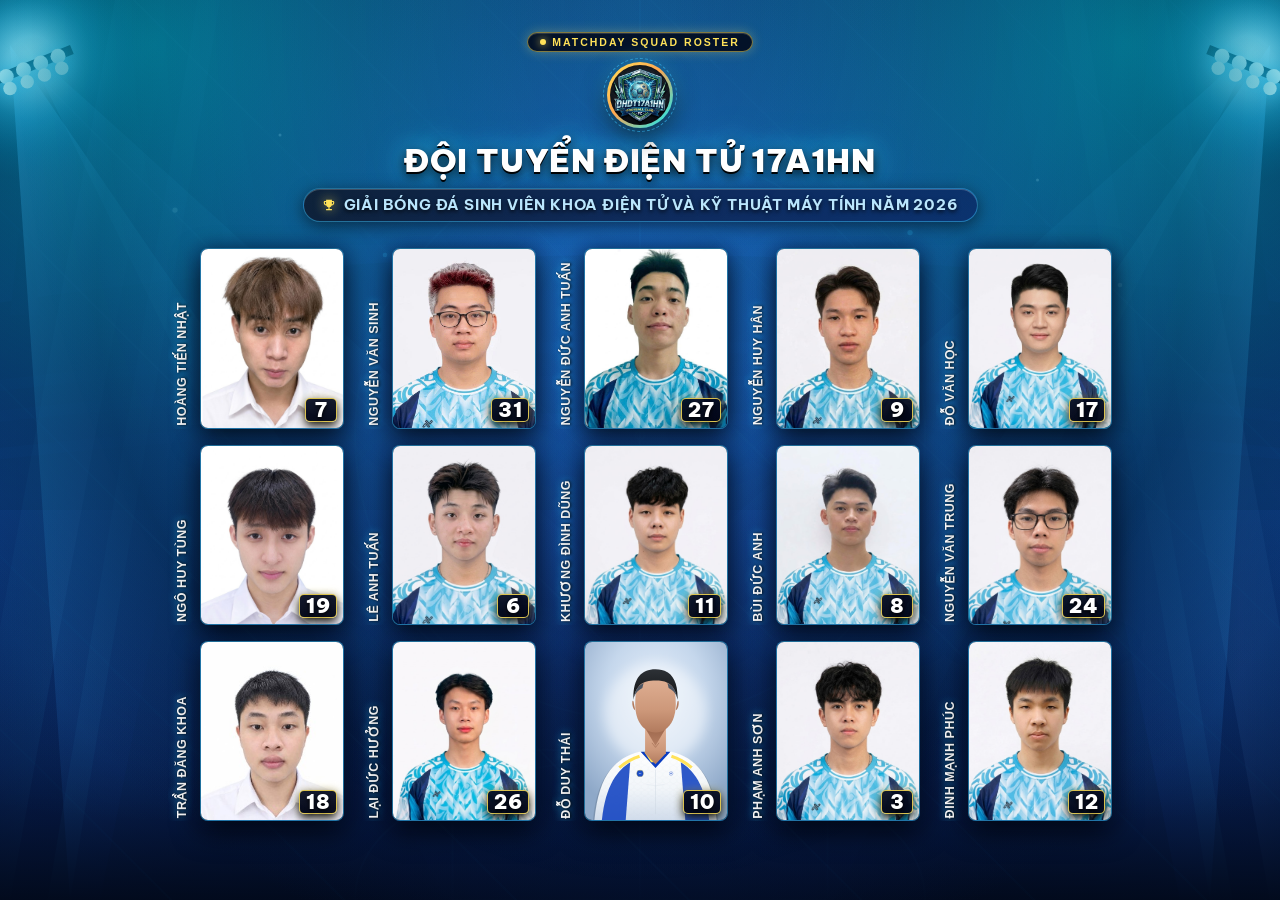
==== commit 0ddf8a66: "style: move jersey number badges to bottom-right corner of player photos" ====
--- a/index.html
+++ b/index.html
@@ -14,7 +14,7 @@
   <link href="https://fonts.googleapis.com/css2?family=Be+Vietnam+Pro:wght@400;500;600;700;800;900&display=swap" rel="stylesheet">
 
   <!-- File CSS tùy biến chính của poster -->
-  <link rel="stylesheet" href="css/style.css?v=20261017_03">
+  <link rel="stylesheet" href="css/style.css?v=20261017_04">
 </head>
 <body>
 
--- a/css/style.css
+++ b/css/style.css
@@ -426,8 +426,7 @@
 .jersey-number {
   position: absolute;
   bottom: 6px;
-  left: 50%;
-  transform: translateX(-50%);
+  right: 6px;
   display: inline-flex;
   align-items: center;
   justify-content: center;
@@ -604,6 +603,7 @@
     height: 19px;
     font-size: 12px;
     bottom: 4px;
+    right: 4px;
     padding: 0 4px;
   }
 
@@ -694,6 +694,7 @@
     font-weight: 900;
     padding: 0 3px;
     bottom: 2px;
+    right: 2px;
     border-radius: 2.5px;
     border-width: 1px;
     box-shadow: 0 2px 6px rgba(0, 0, 0, 0.85);
@@ -740,5 +741,6 @@
     height: 12px;
     font-size: 8.5px;
     bottom: 2px;
-  }
-}
+    right: 2px;
+  }
+}
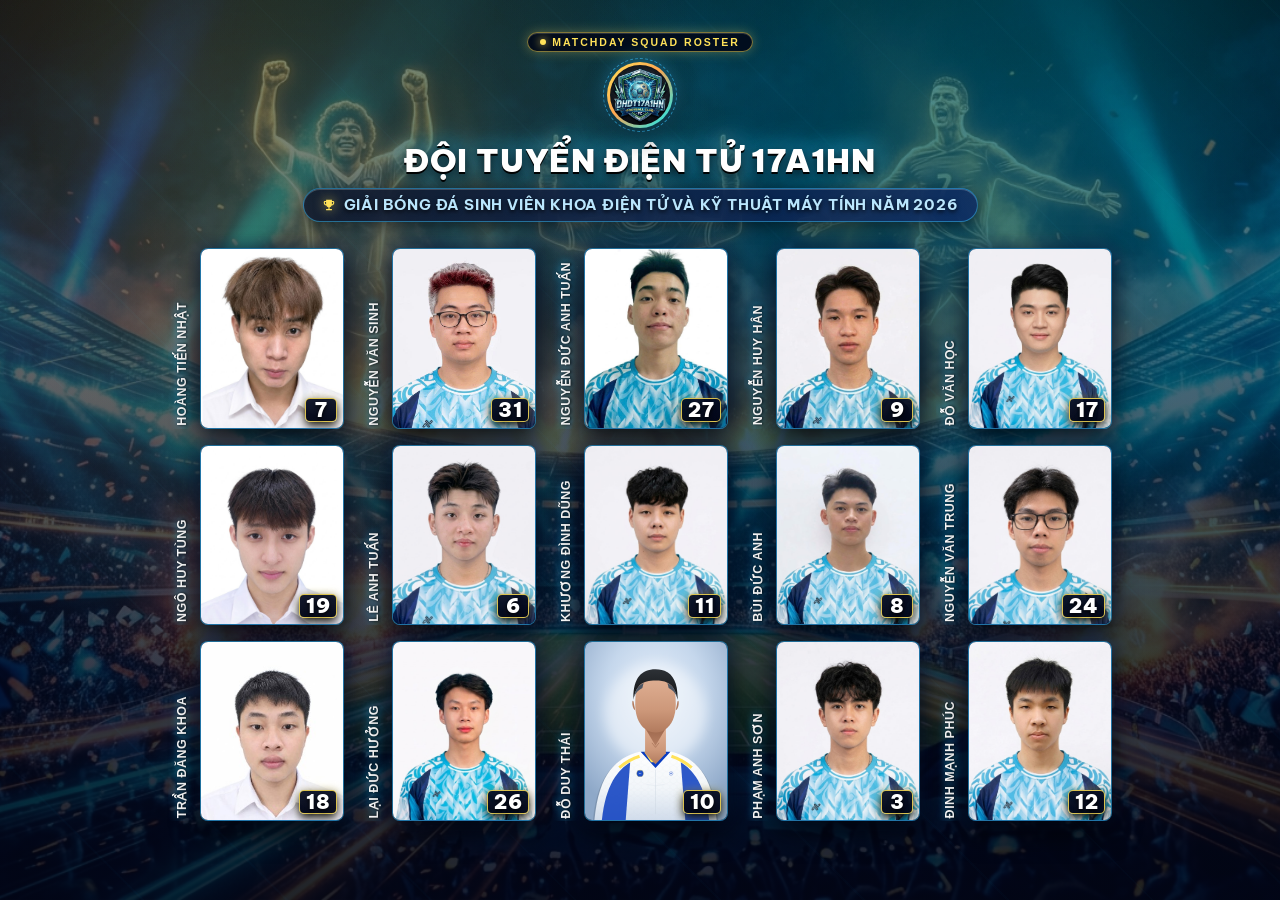
==== commit e4bd061c: "feat: add vibrant stadium background with glowing silhouettes of football legends (Messi, Ronaldo, M" ====
--- a/index.html
+++ b/index.html
@@ -14,7 +14,7 @@
   <link href="https://fonts.googleapis.com/css2?family=Be+Vietnam+Pro:wght@400;500;600;700;800;900&display=swap" rel="stylesheet">
 
   <!-- File CSS tùy biến chính của poster -->
-  <link rel="stylesheet" href="css/style.css?v=20261017_04">
+  <link rel="stylesheet" href="css/style.css?v=20261017_05">
 </head>
 <body>
 
--- a/css/style.css
+++ b/css/style.css
@@ -82,24 +82,24 @@
   overflow-x: hidden;
   position: relative;
   
-  /* Lớp nền phối hợp giữa Dàn Đèn Pha SVG + Quầng sáng động CSS */
+  /* Nền SVĐ Huyền Thoại Bóng Đá: Messi, Ronaldo, Maradona rực sáng cùng dàn đèn pha */
   background-color: var(--stadium-dark);
   background-image: 
-    /* Ánh đèn pha rọi mạnh từ góc trên trái */
-    radial-gradient(circle at 12% 5%, rgba(0, 240, 255, 0.42) 0%, rgba(14, 165, 233, 0.2) 28%, transparent 55%),
-    /* Ánh đèn pha rọi mạnh từ góc trên phải */
-    radial-gradient(circle at 88% 5%, rgba(0, 240, 255, 0.42) 0%, rgba(14, 165, 233, 0.2) 28%, transparent 55%),
-    /* Vầng sáng rọi giữa trung tâm đội hình */
-    radial-gradient(ellipse at 50% 32%, rgba(37, 99, 235, 0.38) 0%, rgba(5, 21, 59, 0.8) 60%, transparent 80%),
-    /* File SVG dàn đèn, khán đài, vạch sân bóng đá và vệt chém thể thao */
-    url('../assets/stadium-bg.svg');
+    /* Lớp phủ gradient thể thao bảo đảm chữ & thẻ cầu thủ luôn tương phản nổi bật */
+    linear-gradient(180deg, rgba(2, 7, 22, 0.45) 0%, rgba(3, 11, 35, 0.65) 35%, rgba(2, 6, 23, 0.88) 100%),
+    /* Ánh đèn laser vàng kim & xanh cyan rọi từ trên đỉnh */
+    radial-gradient(circle at 50% 12%, rgba(0, 240, 255, 0.28) 0%, transparent 60%),
+    radial-gradient(circle at 15% 10%, rgba(255, 226, 89, 0.2) 0%, transparent 45%),
+    radial-gradient(circle at 85% 10%, rgba(0, 240, 255, 0.25) 0%, transparent 45%),
+    /* Ảnh SVĐ Huyền thoại bóng đá rực rỡ */
+    url('../assets/stadium-legends-bg.jpg');
   background-repeat: no-repeat;
   background-position: center top;
   background-size: cover;
   background-attachment: fixed;
 }
 
-/* Lớp vệt chém thể thao ánh sáng động */
+/* Lớp vệt chém thể thao & ánh sáng hào quang chuyển động */
 body::before {
   content: "";
   position: fixed;
@@ -108,8 +108,9 @@
   width: 100%;
   height: 100%;
   background: 
-    radial-gradient(ellipse at 50% 0%, rgba(56, 189, 248, 0.15) 0%, transparent 70%),
-    repeating-linear-gradient(45deg, transparent, transparent 120px, rgba(56, 189, 248, 0.015) 120px, rgba(56, 189, 248, 0.015) 122px);
+    radial-gradient(circle at 20% 25%, rgba(255, 226, 89, 0.12) 0%, transparent 40%),
+    radial-gradient(circle at 80% 25%, rgba(0, 240, 255, 0.16) 0%, transparent 40%),
+    repeating-linear-gradient(45deg, transparent, transparent 100px, rgba(56, 189, 248, 0.02) 100px, rgba(56, 189, 248, 0.02) 102px);
   pointer-events: none;
   z-index: 1;
 }
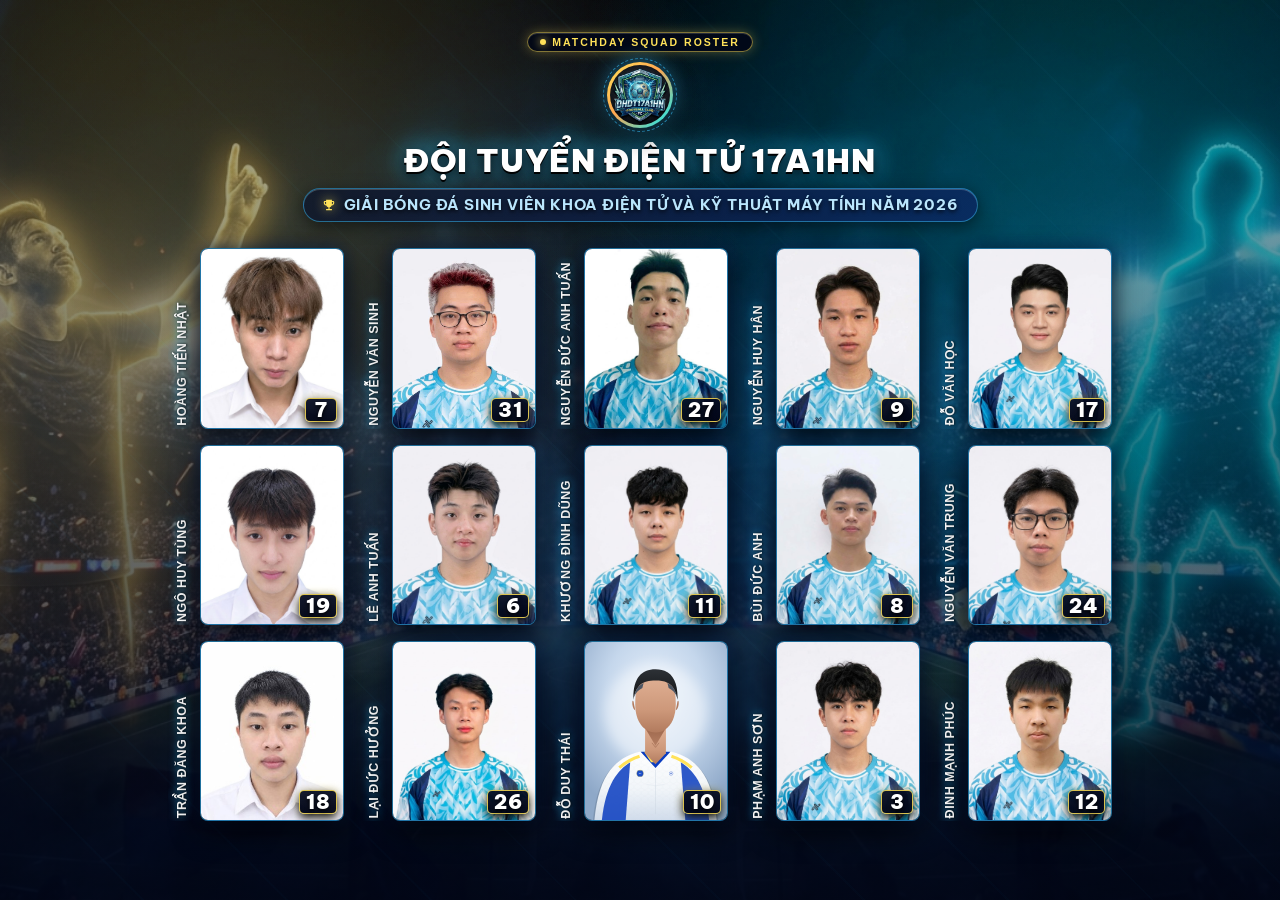
==== commit 82308c18: "feat: optimize background composition - flank legends to the sides, clean center for squad cards" ====
--- a/index.html
+++ b/index.html
@@ -14,7 +14,7 @@
   <link href="https://fonts.googleapis.com/css2?family=Be+Vietnam+Pro:wght@400;500;600;700;800;900&display=swap" rel="stylesheet">
 
   <!-- File CSS tùy biến chính của poster -->
-  <link rel="stylesheet" href="css/style.css?v=20261017_05">
+  <link rel="stylesheet" href="css/style.css?v=20261017_06">
 </head>
 <body>
 
--- a/css/style.css
+++ b/css/style.css
@@ -82,17 +82,16 @@
   overflow-x: hidden;
   position: relative;
   
-  /* Nền SVĐ Huyền Thoại Bóng Đá: Messi, Ronaldo, Maradona rực sáng cùng dàn đèn pha */
+  /* Nền SVĐ Huyền Thoại Bóng Đá: Messi & Ronaldo đứng 2 bên cánh, tôn vinh đội hình ở giữa */
   background-color: var(--stadium-dark);
   background-image: 
     /* Lớp phủ gradient thể thao bảo đảm chữ & thẻ cầu thủ luôn tương phản nổi bật */
-    linear-gradient(180deg, rgba(2, 7, 22, 0.45) 0%, rgba(3, 11, 35, 0.65) 35%, rgba(2, 6, 23, 0.88) 100%),
-    /* Ánh đèn laser vàng kim & xanh cyan rọi từ trên đỉnh */
-    radial-gradient(circle at 50% 12%, rgba(0, 240, 255, 0.28) 0%, transparent 60%),
-    radial-gradient(circle at 15% 10%, rgba(255, 226, 89, 0.2) 0%, transparent 45%),
-    radial-gradient(circle at 85% 10%, rgba(0, 240, 255, 0.25) 0%, transparent 45%),
-    /* Ảnh SVĐ Huyền thoại bóng đá rực rỡ */
-    url('../assets/stadium-legends-bg.jpg');
+    linear-gradient(180deg, rgba(2, 7, 22, 0.3) 0%, rgba(3, 11, 35, 0.5) 35%, rgba(2, 6, 23, 0.82) 100%),
+    /* Ánh đèn laser vàng kim & xanh cyan rọi từ 2 phía */
+    radial-gradient(circle at 10% 25%, rgba(255, 226, 89, 0.22) 0%, transparent 45%),
+    radial-gradient(circle at 90% 25%, rgba(0, 240, 255, 0.25) 0%, transparent 45%),
+    /* Ảnh SVĐ Huyền thoại bóng đá bố cục 2 cánh chuẩn xác */
+    url('../assets/stadium-legends-flank.jpg');
   background-repeat: no-repeat;
   background-position: center top;
   background-size: cover;
